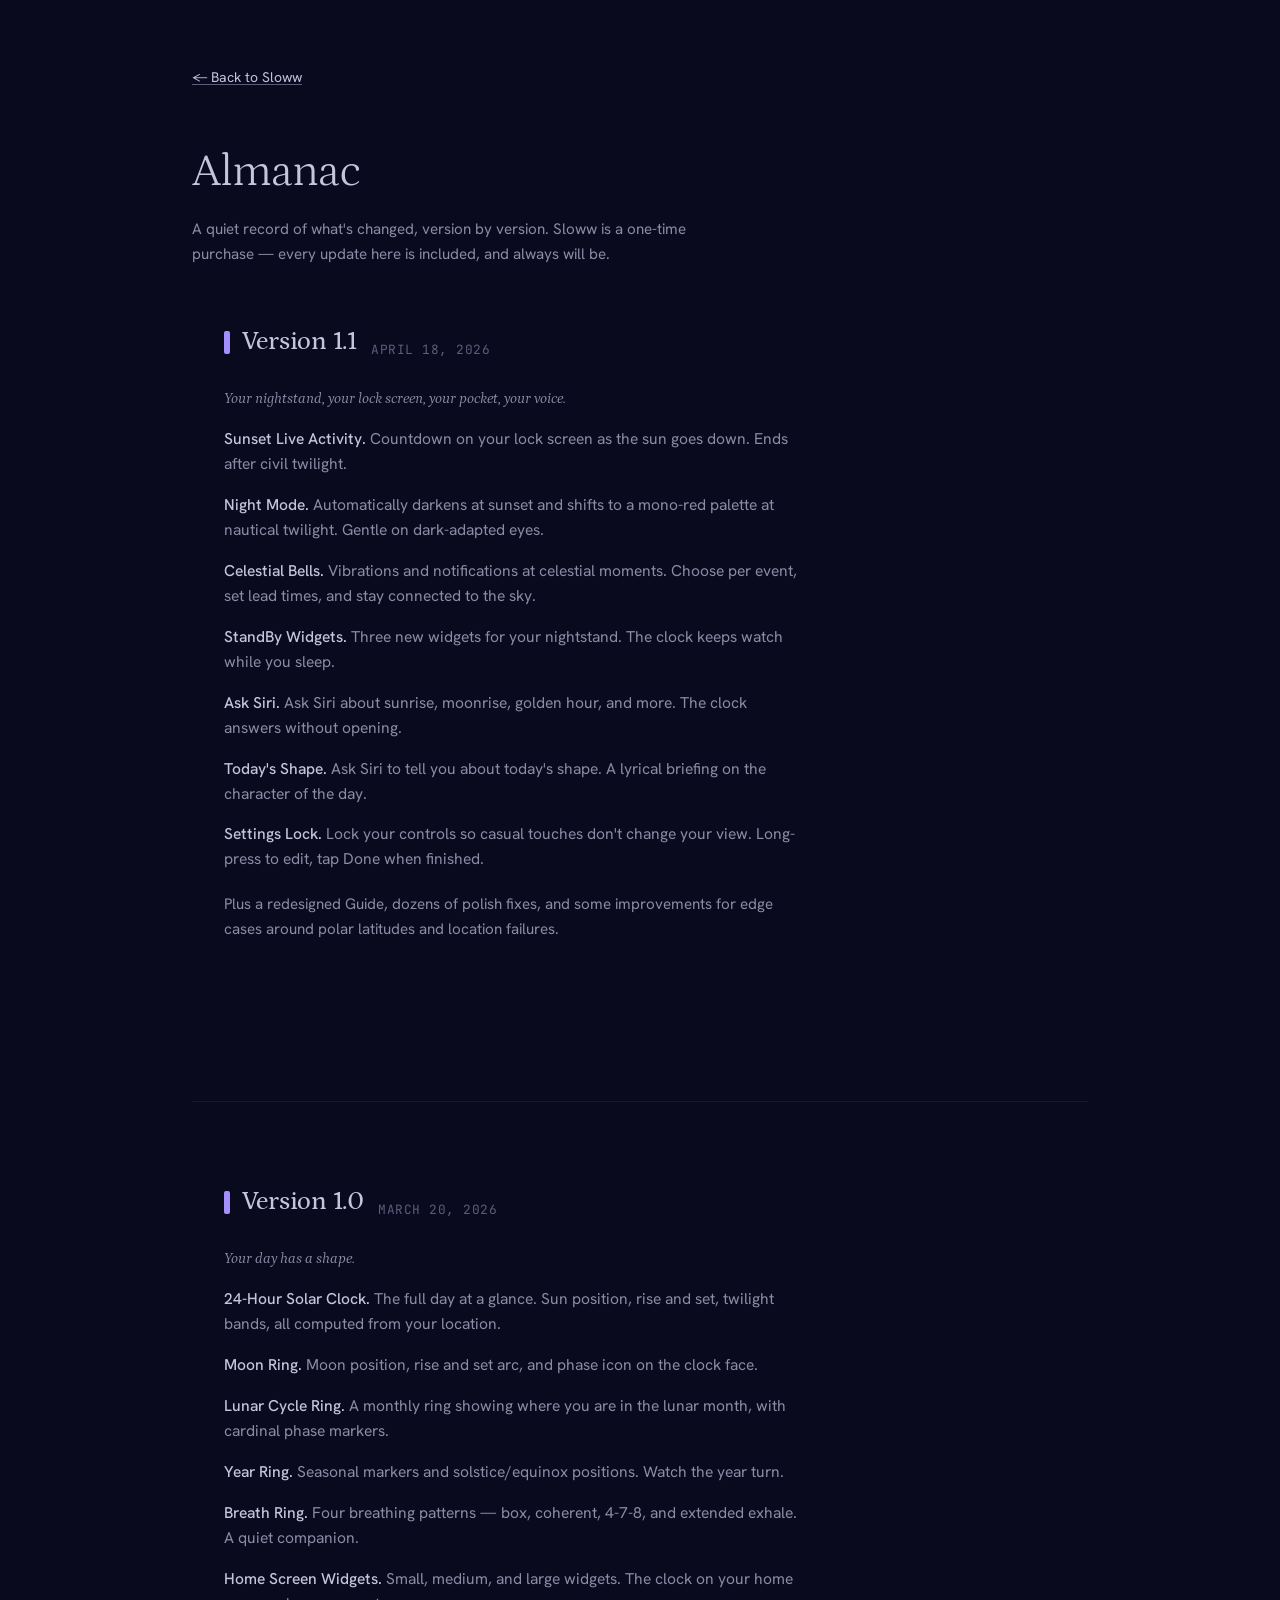
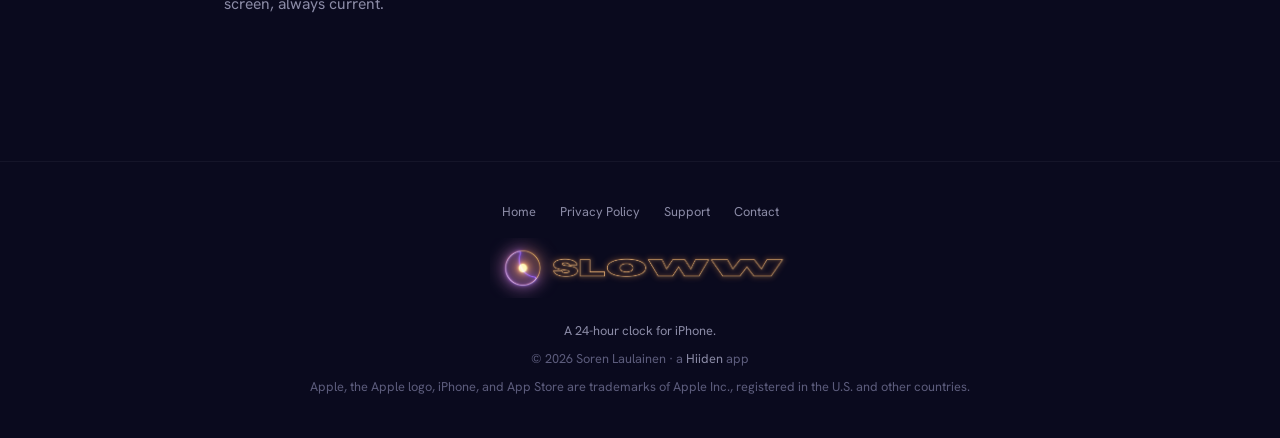
==== almanac/index.html @ d303eb4c "Add Almanac + single-source release pipeline Surface app releases on the site without writing change" ====
<!DOCTYPE html>
<html lang="en">
<head>
  <meta charset="UTF-8">
  <meta name="viewport" content="width=device-width, initial-scale=1.0">
  <title>Almanac — Sloww</title>
  <meta name="description" content="A quiet record of what's changed in Sloww, version by version.">
  <link rel="icon" href="../favicon.svg" type="image/svg+xml">
  <link rel="preconnect" href="https://fonts.googleapis.com">
  <link rel="preconnect" href="https://fonts.gstatic.com" crossorigin>
  <link href="https://fonts.googleapis.com/css2?family=Petrona:ital,wght@0,300;0,400;0,500;0,600;1,400&family=Hanken+Grotesk:wght@300;400;500;600&family=JetBrains+Mono:wght@400;500&display=swap" rel="stylesheet">
  <link rel="stylesheet" href="../css/style.css">
  <style>
    .almanac-intro { color: var(--fg-dim); font-size: 0.95rem; margin-bottom: 3.5rem; max-width: 60ch; }
    .release { padding-top: 2.5rem; margin-top: 3rem; border-top: 1px solid rgba(196, 196, 220, 0.08); }
    .release:first-of-type { margin-top: 0; padding-top: 0; border-top: none; }
    .release-head { display: flex; align-items: baseline; gap: 0.9rem; flex-wrap: wrap; }
    .release-head h2 {
      display: flex; align-items: center; gap: 0.7rem;
      font-family: var(--font-display); font-weight: 500; font-size: 1.6rem;
      letter-spacing: -0.01em; color: var(--fg);
    }
    .release-head h2::before {
      content: ""; flex-shrink: 0; width: 0.4rem; height: 1.4rem;
      border-radius: 2px; background: var(--periwinkle);
    }
    .release-date { font-family: var(--font-mono); font-size: 0.8rem; letter-spacing: 0.04em; color: var(--fg-muted); text-transform: uppercase; }
    .release-tagline { font-family: var(--font-display); font-style: italic; font-size: 1.2rem; color: var(--periwinkle); margin: 0.75rem 0 1.75rem; }
    .release-features { list-style: none; padding: 0; margin: 0; display: grid; gap: 1rem; }
    .release-features li { color: var(--fg-dim); font-size: 0.975rem; line-height: 1.6; max-width: 64ch; }
    .release-features .f-title { color: var(--fg); font-weight: 500; }
    .release-note { color: var(--fg-muted); font-size: 0.9rem; line-height: 1.6; margin-top: 1.25rem; max-width: 64ch; }
    .almanac-empty { color: var(--fg-muted); font-style: italic; }
  </style>
</head>
<body>

<div class="page">
  <a href="../index.html" class="back-link">&larr; Back to Sloww</a>

  <h1>Almanac</h1>
  <p class="almanac-intro">A quiet record of what's changed, version by version. Sloww is a one-time purchase &mdash; every update here is included, and always will be.</p>

  <div id="releases">
    <!-- RELEASES:START — generated by scripts/build_almanac.py from releases.json; do not edit by hand -->
        <section class="release">
          <div class="release-head">
            <h2>Version 1.1</h2>
            <span class="release-date">April 18, 2026</span>
          </div>
          <p class="release-tagline">Your nightstand, your lock screen, your pocket, your voice.</p>
          <ul class="release-features">
            <li><span class="f-title">Sunset Live Activity.</span> Countdown on your lock screen as the sun goes down. Ends after civil twilight.</li>
            <li><span class="f-title">Night Mode.</span> Automatically darkens at sunset and shifts to a mono-red palette at nautical twilight. Gentle on dark-adapted eyes.</li>
            <li><span class="f-title">Celestial Bells.</span> Vibrations and notifications at celestial moments. Choose per event, set lead times, and stay connected to the sky.</li>
            <li><span class="f-title">StandBy Widgets.</span> Three new widgets for your nightstand. The clock keeps watch while you sleep.</li>
            <li><span class="f-title">Ask Siri.</span> Ask Siri about sunrise, moonrise, golden hour, and more. The clock answers without opening.</li>
            <li><span class="f-title">Today's Shape.</span> Ask Siri to tell you about today's shape. A lyrical briefing on the character of the day.</li>
            <li><span class="f-title">Settings Lock.</span> Lock your controls so casual touches don't change your view. Long-press to edit, tap Done when finished.</li>
          </ul>
          <p class="release-note">Plus a redesigned Guide, dozens of polish fixes, and some improvements for edge cases around polar latitudes and location failures.</p>
        </section>
        <section class="release">
          <div class="release-head">
            <h2>Version 1.0</h2>
            <span class="release-date">March 20, 2026</span>
          </div>
          <p class="release-tagline">Your day has a shape.</p>
          <ul class="release-features">
            <li><span class="f-title">24-Hour Solar Clock.</span> The full day at a glance. Sun position, rise and set, twilight bands, all computed from your location.</li>
            <li><span class="f-title">Moon Ring.</span> Moon position, rise and set arc, and phase icon on the clock face.</li>
            <li><span class="f-title">Lunar Cycle Ring.</span> A monthly ring showing where you are in the lunar month, with cardinal phase markers.</li>
            <li><span class="f-title">Year Ring.</span> Seasonal markers and solstice/equinox positions. Watch the year turn.</li>
            <li><span class="f-title">Breath Ring.</span> Four breathing patterns — box, coherent, 4-7-8, and extended exhale. A quiet companion.</li>
            <li><span class="f-title">Home Screen Widgets.</span> Small, medium, and large widgets. The clock on your home screen, always current.</li>
          </ul>
        </section>
    <!-- RELEASES:END -->
  </div>
</div>

<footer>
  <div class="footer-links">
    <a href="../">Home</a>
    <a href="../privacy/">Privacy Policy</a>
    <a href="../support/">Support</a>
    <a href="mailto:hello@hiiden.co">Contact</a>
  </div>
  <a href="../" aria-label="Sloww home"><img src="../images/sloww-lockup.png" alt="Sloww" class="footer-logo"></a>
  <p class="footer-tagline">A 24-hour clock for iPhone.</p>
  <p>&copy; 2026 Soren Laulainen &middot; a <a href="https://hiiden.co">Hiiden</a> app</p>
  <p style="margin-top: 0.5rem;">Apple, the Apple logo, iPhone, and App Store are trademarks of Apple Inc., registered in the U.S. and other countries.</p>
</footer>

<!-- Release entries above are pre-rendered by scripts/build_almanac.py — single source: releases.json -->

</body>
</html>
---- css/style.css ----
/* ============================================================
   Sloww — Global Stylesheet
   ============================================================ */

/* ── Reset & Variables ── */
*, *::before, *::after { margin: 0; padding: 0; box-sizing: border-box; }

:root {
  --bg: #0a0a1e;
  --bg-raised: #10102a;
  --fg: #c4c4dc;
  --fg-dim: #8b8ba6;
  --fg-muted: #5c5c7c;
  --font-body: 'Hanken Grotesk', -apple-system, BlinkMacSystemFont, sans-serif;
  --font-display: 'Petrona', Georgia, 'Times New Roman', serif;
  --font-mono: 'JetBrains Mono', ui-monospace, SFMono-Regular, Menlo, monospace;
  --sun: #e2b42e;
  --gold: #FFBF7B;
  --golden: #c4362a;
  --civil: #3e5288;
  --moon: #7a5eaa;
  --periwinkle: #A48FFF;
  --breath: #5ec4b0;
  --spring: #7ee3a0;
  --summer: #e88030;
  --fall: #b83050;
  --winter: #7ec8e3;
}

html {
  scroll-behavior: smooth;
  scroll-padding-top: 88px;
  -webkit-font-smoothing: antialiased;
  -moz-osx-font-smoothing: grayscale;
  overflow-x: hidden;
}

body {
  font-family: var(--font-body);
  background: var(--bg);
  color: var(--fg);
  line-height: 1.6;
  overflow-x: hidden;
}

/* ── Display typography ── */
h1, h2, h3 {
  font-family: var(--font-display);
  font-optical-sizing: auto;
  font-weight: 400;
  letter-spacing: -0.01em;
}

/* Small eyebrow label above section headings */
.eyebrow {
  display: block;
  font-family: var(--font-display);
  font-style: italic;
  font-size: 1.15rem;
  font-weight: 400;
  letter-spacing: 0;
  text-transform: none;
  color: var(--periwinkle);
  margin-bottom: 1rem;
}


/* ── Footer (shared) ── */
footer {
  text-align: center;
  padding: 2.5rem 2rem;
  border-top: 1px solid rgba(196, 196, 220, 0.06);
  color: var(--fg-muted);
  font-size: 0.8rem;
}

footer a {
  color: var(--fg-dim);
  text-decoration: none;
}

footer a:hover { color: var(--fg); }

.footer-logo {
  height: 60px;
  width: auto;
  margin-bottom: 1rem;
}

.footer-links {
  display: flex;
  justify-content: center;
  gap: 1.5rem;
  margin-bottom: 1rem;
}

.footer-tagline {
  color: var(--fg-dim);
  margin-bottom: 0.5rem;
}

.footer-version {
  color: var(--fg-muted);
  font-family: var(--font-mono);
  font-size: 0.72rem;
  letter-spacing: 0.03em;
  margin-bottom: 1.25rem;
  min-height: 1em;
}


/* ============================================================
   Home Page (index.html)
   ============================================================ */

/* ── Hero ── */
.hero {
  min-height: 100vh;
  display: flex;
  flex-direction: column;
  align-items: center;
  justify-content: flex-start;
  padding: 3.5rem 2rem 6rem;
  position: relative;
  background:
    linear-gradient(to bottom, rgba(10, 10, 30, 0.3) 0%, rgba(10, 10, 30, 0.15) 30%, rgba(10, 10, 30, 0.5) 70%, var(--bg) 100%),
    url('../images/iStock-1199186838.jpg') center 20% / cover no-repeat;
}

.hero-lockup {
  position: relative;
  z-index: 1;
  width: min(680px, 86vw);
  height: auto;
  margin-bottom: 5rem;
}

.hero-inner {
  position: relative;
  z-index: 1;
  width: 100%;
  max-width: 1120px;
  display: grid;
  grid-template-columns: 1.05fr 0.95fr;
  align-items: center;
  gap: 3.5rem;
}

.hero-copy {
  min-width: 0;
  max-width: 520px;
  text-align: left;
}

.hero-device {
  min-width: 0;
  display: flex;
  justify-content: center;
}

.hero-device img {
  width: auto;
  max-width: 100%;
  max-height: min(82vh, 800px);
  transform: rotate(5deg);
  filter: drop-shadow(0 40px 90px rgba(0, 0, 0, 0.6));
}

.hero::before {
  content: '';
  position: absolute;
  top: 0;
  left: 50%;
  transform: translateX(-50%);
  width: 700px;
  height: 700px;
  background: radial-gradient(ellipse, rgba(10, 10, 30, 0.6) 0%, rgba(10, 10, 30, 0.3) 40%, transparent 70%);
  pointer-events: none;
}

.hero h1 {
  font-size: clamp(2.25rem, 5.5vw, 4.25rem);
  font-weight: 400;
  letter-spacing: -0.025em;
  line-height: 1.08;
  margin-bottom: 1.5rem;
  max-width: 640px;
  overflow-wrap: break-word;
  color: var(--periwinkle);
  text-shadow: 0 0 24px rgba(164, 143, 255, 0.45), 0 0 48px rgba(164, 143, 255, 0.25);
}

.hero-copy > p {
  font-size: clamp(1rem, 2vw, 1.2rem);
  color: var(--fg-dim);
  max-width: 540px;
  line-height: 1.6;
  margin-bottom: 0.75rem;
}

.hero-copy > p:last-of-type {
  margin-bottom: 2.5rem;
}

.app-store-badge {
  display: inline-block;
  position: relative;
  z-index: 1;
  transition: transform 0.2s, opacity 0.2s;
}

.app-store-badge:hover {
  filter: brightness(1.2) drop-shadow(0 0 12px rgba(94, 196, 176, 0.3));
}

.app-store-badge img {
  height: 48px;
  width: auto;
}

/* ── Hero price + social proof ── */
.hero-meta {
  margin-top: 1.15rem;
}

.hero-price {
  font-family: var(--font-mono);
  font-size: 0.78rem;
  font-weight: 500;
  letter-spacing: 0.08em;
  text-transform: uppercase;
  color: var(--fg-dim);
  margin-bottom: 0.5rem;
}

.hero-proof {
  font-family: var(--font-mono);
  font-size: 0.82rem;
  font-weight: 500;
  letter-spacing: 0.04em;
  color: var(--fg-dim);
}

.hero-stars {
  display: inline-flex;
  gap: 1px;
  vertical-align: -0.22em;
  margin-right: 0.2rem;
  color: var(--gold);
}

.hero-stars svg {
  width: 24px;
  height: 24px;
}

/* ── Section shared ── */
section {
  padding: 6rem 2rem;
}

.section-inner {
  max-width: 960px;
  margin: 0 auto;
}

/* ── Features ── */
.features {
  padding: 6rem 2rem;
}

.section-head {
  max-width: 960px;
  margin: 0 auto 3.25rem;
  text-align: center;
}

.section-head h2 {
  font-size: clamp(1.6rem, 3.2vw, 2.3rem);
  font-weight: 300;
  line-height: 1.15;
  max-width: 640px;
  margin: 0 auto;
}

.features-grid {
  display: grid;
  grid-template-columns: repeat(auto-fit, minmax(280px, 1fr));
  gap: 2rem;
  max-width: 960px;
  margin: 0 auto;
}

.feature-card {
  padding: 2.25rem;
  border-radius: 24px;
  background: linear-gradient(180deg, rgba(255, 255, 255, 0.015), rgba(255, 255, 255, 0)), var(--bg-raised);
  border: 1px solid rgba(196, 196, 220, 0.07);
  box-shadow: 0 20px 45px -28px rgba(0, 0, 0, 0.7);
  transition: transform 0.35s ease, border-color 0.35s ease, box-shadow 0.35s ease;
}

.feature-card.fade-in:hover {
  transform: scale(1.03);
  border-color: rgba(196, 196, 220, 0.13);
}

/* Keep the entry fade slow, but make the hover scale snappy both ways */
.feature-card.fade-in {
  transition: opacity 0.6s ease, transform 0.15s ease, border-color 0.15s ease, box-shadow 0.15s ease;
}

.feature-icon {
  width: 46px;
  height: 46px;
  border-radius: 14px;
  display: flex;
  align-items: center;
  justify-content: center;
  margin-bottom: 1.4rem;
  font-size: 1.25rem;
}

.feature-card h3 {
  font-size: 1.15rem;
  font-weight: 500;
  margin-bottom: 0.65rem;
}

.feature-card p {
  font-size: 0.925rem;
  color: var(--fg-dim);
  line-height: 1.6;
}

/* ── Featured (big alternating rows) ── */
.featured {
  padding: 2rem 2rem 5rem;
  border-top: 1px solid rgba(196, 196, 220, 0.06);
}

.featured-row {
  max-width: 1000px;
  margin: 0 auto;
  display: grid;
  grid-template-columns: 1fr 1fr;
  align-items: center;
  gap: 3.5rem;
  padding: 0.75rem 0;
  border-radius: 80px;
  background: radial-gradient(75% 130% at var(--from, 12% 50%), var(--wash, transparent), transparent 62%);
}

.featured-row.reverse {
  --from: 88% 50%;
}

.featured-row + .featured-row {
  border-top: 1px solid rgba(196, 196, 220, 0.05);
}

.featured-row.reverse .featured-media {
  order: 2;
}

.featured-media {
  min-width: 0;
  display: flex;
  align-items: center;
  justify-content: center;
}

.featured-media img {
  width: 100%;
  max-width: 460px;
  max-height: 540px;
  height: auto;
  object-fit: contain;
}

/* ── Breath ring (animated SVG, replaces a static image) ── */
.breath-ring {
  width: 100%;
  max-width: 460px;
  height: auto;
}

.breath-ring circle {
  fill: none;
  stroke: #1a4a3e;
  stroke-width: 2;
  transform-origin: 200px 200px;
  animation: box-breath 16s ease-in-out infinite;
  filter: drop-shadow(0 0 0 transparent);
}

@keyframes box-breath {
  0%   { stroke-width: 2;  stroke: #1a4a3e; r: 156; filter: drop-shadow(0 0 0 transparent); }
  25%  { stroke-width: 24; stroke: #50b098; r: 145; filter: drop-shadow(0 0 4px #5ec4b066); }
  50%  { stroke-width: 24; stroke: #50b098; r: 145; filter: drop-shadow(0 0 4px #5ec4b066); }
  75%  { stroke-width: 2;  stroke: #1a4a3e; r: 156; filter: drop-shadow(0 0 0 transparent); }
  100% { stroke-width: 2;  stroke: #1a4a3e; r: 156; filter: drop-shadow(0 0 0 transparent); }
}

@media (prefers-reduced-motion: reduce) {
  .breath-ring circle {
    animation: none;
    stroke: #50b098;
    stroke-width: 12;
  }
}

.featured-text {
  min-width: 0;
}

.featured-kicker {
  display: block;
  font-family: var(--font-display);
  font-style: italic;
  font-size: 1.15rem;
  font-weight: 400;
  letter-spacing: 0;
  text-transform: none;
  color: var(--accent, var(--periwinkle));
  margin-bottom: 0.9rem;
}

.featured-text h3 {
  font-size: clamp(1.5rem, 3vw, 2.1rem);
  font-weight: 400;
  line-height: 1.15;
  margin-bottom: 1rem;
}

.featured-text p {
  color: var(--fg-dim);
  font-size: 1.02rem;
  line-height: 1.6;
  max-width: 430px;
}

/* ── More features grid (unified icon treatment) ── */
.more-features {
  background: rgba(255, 255, 255, 0.032);
  border-top: 1px solid rgba(196, 196, 220, 0.08);
  border-bottom: 1px solid rgba(196, 196, 220, 0.08);
}

.more-grid .feature-icon {
  background: rgba(164, 143, 255, 0.1);
  color: #b6a6ff;
}

/* Cards ride above the lifted panel band */
.more-grid .feature-card {
  background: linear-gradient(180deg, rgba(255, 255, 255, 0.022), rgba(255, 255, 255, 0)), #181834;
}

/* ── Rings showcase ── */
.rings-section {
  padding: 4rem 2rem;
  text-align: center;
  border-top: 1px solid rgba(196, 196, 220, 0.06);
}

.rings-section h2 {
  font-size: clamp(1.8rem, 4vw, 2.6rem);
  font-weight: 300;
  margin-bottom: 1rem;
}

.rings-section > p {
  color: var(--fg-dim);
  max-width: 480px;
  margin: 0 auto 3.5rem;
  font-size: 1rem;
  line-height: 1.6;
}

.rings-list {
  display: flex;
  flex-wrap: wrap;
  justify-content: center;
  gap: 2rem;
  margin: 0 auto;
}

.ring-item {
  display: flex;
  flex-direction: column;
  align-items: center;
  gap: 0.75rem;
  width: 120px;
}

.ring-dot {
  width: 48px;
  height: 48px;
  border-radius: 50%;
  border: 2px solid;
  display: flex;
  align-items: center;
  justify-content: center;
  font-size: 1.25rem;
}

.ring-dot svg {
  height: 24px;
  width: auto;
  max-width: 28px;
}

.ring-item span {
  font-size: 0.8rem;
  color: var(--fg-dim);
  font-weight: 400;
}

/* ── Bottom CTA ── */
.bottom-cta {
  text-align: center;
  padding: 6rem 2rem 4rem;
  border-top: 1px solid rgba(196, 196, 220, 0.06);
  position: relative;
}

.bottom-cta::before {
  content: '';
  position: absolute;
  bottom: 0;
  left: 50%;
  transform: translateX(-50%);
  width: 500px;
  height: 400px;
  background: radial-gradient(ellipse, rgba(94, 196, 176, 0.06) 0%, rgba(62, 82, 136, 0.04) 50%, transparent 70%);
  pointer-events: none;
}

.bottom-cta h2 {
  font-size: clamp(1.5rem, 3vw, 2.25rem);
  font-weight: 300;
  margin-bottom: 2.25rem;
}

/* ── Pricing card ── */
.pricing-card {
  position: relative;
  z-index: 1;
  max-width: 420px;
  margin: 0 auto;
  padding: 2.75rem 2.5rem 2.5rem;
  border-radius: 24px;
  background: linear-gradient(180deg, rgba(255, 255, 255, 0.025), rgba(255, 255, 255, 0)), var(--bg-raised);
  box-shadow:
    0 30px 70px -30px rgba(0, 0, 0, 0.75),
    0 0 110px -20px rgba(255, 191, 123, 0.22);
}

/* Gold metallic trim with a slow highlight that travels along the border only */
.pricing-card::before {
  content: '';
  position: absolute;
  inset: 0;
  border-radius: inherit;
  padding: 1px;
  opacity: 0.4;
  background-image:
    linear-gradient(115deg, transparent 42%, rgba(255, 251, 232, 0.95) 50%, transparent 58%),
    linear-gradient(145deg, #ffe2b0, #ffbf7b 38%, #b9824e 62%, #ffd9a0);
  background-size: 300% 100%, 100% 100%;
  background-repeat: no-repeat;
  background-position: -120% 0, 0 0;
  -webkit-mask: linear-gradient(#fff 0 0) content-box, linear-gradient(#fff 0 0);
  -webkit-mask-composite: xor;
          mask-composite: exclude;
  pointer-events: none;
  animation: trim-shimmer 12s linear infinite;
}

@keyframes trim-shimmer {
  0%   { background-position: -120% 0, 0 0; }
  80%  { background-position: 220% 0, 0 0; }
  100% { background-position: 220% 0, 0 0; }
}

@media (prefers-reduced-motion: reduce) {
  .pricing-card::before { animation: none; background-position: 50% 0, 0 0; }
}

.price {
  display: flex;
  align-items: center;
  justify-content: center;
  gap: 0.75rem;
  margin-bottom: 1.85rem;
}

.price-cents {
  font-size: 0.5em;
  vertical-align: 0.7em;
}

.price-amount {
  font-family: var(--font-display);
  font-size: clamp(2.75rem, 7vw, 3.4rem);
  font-weight: 400;
  letter-spacing: -0.02em;
  line-height: 1;
  background: linear-gradient(135deg, #ffeec2 0%, #ffcc95 45%, #daaa7e 100%);
  -webkit-background-clip: text;
  background-clip: text;
  -webkit-text-fill-color: transparent;
  color: transparent;
}

.price-meta {
  font-family: var(--font-mono);
  font-size: 0.78rem;
  font-weight: 500;
  letter-spacing: 0.16em;
  line-height: 1.25;
  text-transform: uppercase;
  color: var(--fg-dim);
}

.price-list {
  list-style: none;
  display: grid;
  gap: 0.75rem;
  width: fit-content;
  margin: 0 auto 2.25rem;
  text-align: left;
}

.price-list li {
  display: flex;
  align-items: center;
  gap: 0.7rem;
  color: var(--fg);
  font-size: 0.95rem;
  font-weight: 300;
}

.price-list svg {
  width: 18px;
  height: 18px;
  flex-shrink: 0;
  color: var(--breath);
}

.rating {
  margin-top: 1.2rem;
  display: flex;
  align-items: center;
  justify-content: center;
  gap: 0.55rem;
}

.rating-stars {
  display: inline-flex;
  gap: 2px;
  color: var(--gold);
}

.rating-stars svg {
  width: 15px;
  height: 15px;
}

.rating-meta {
  font-family: var(--font-mono);
  font-size: 0.82rem;
  font-weight: 500;
  letter-spacing: 0.04em;
  color: var(--fg-dim);
}

.rank-badge {
  margin-top: 0.7rem;
  display: flex;
  align-items: center;
  justify-content: center;
  gap: 0.4rem;
  font-family: var(--font-mono);
  font-size: 0.72rem;
  letter-spacing: 0.06em;
  color: var(--fg-dim);
}

.rank-badge svg {
  width: 14px;
  height: 14px;
  color: var(--gold);
}

/* ── Fade-in on scroll ── */
.fade-in {
  opacity: 0;
  transform: translateY(20px);
  transition: opacity 0.6s ease, transform 0.6s ease;
}

.fade-in.visible {
  opacity: 1;
  transform: translateY(0);
}

/* ── Sticky header ── */
.site-header {
  position: fixed;
  top: 0;
  left: 0;
  right: 0;
  z-index: 100;
  display: flex;
  justify-content: center;
  padding: 0.7rem 1.5rem;
  background: rgba(10, 10, 30, 0.72);
  backdrop-filter: blur(12px);
  -webkit-backdrop-filter: blur(12px);
  border-bottom: 1px solid rgba(196, 196, 220, 0.08);
  opacity: 0;
  transform: translateY(-100%);
  transition: opacity 0.4s ease, transform 0.4s ease;
  pointer-events: none;
}

.site-header.visible {
  opacity: 1;
  transform: translateY(0);
  pointer-events: auto;
}

.site-header-inner {
  width: 100%;
  max-width: 1120px;
  display: flex;
  align-items: center;
  justify-content: space-between;
}

.site-header-brand {
  display: flex;
  align-items: center;
  gap: 0.7rem;
  text-decoration: none;
}

.site-header-icon {
  width: 48px;
  height: 48px;
  border-radius: 12px;
  display: block;
  border: 1px solid rgba(233, 231, 242, 0.28);
  box-shadow: 0 2px 10px rgba(0, 0, 0, 0.4);
}

.site-header-name {
  font-family: var(--font-display);
  font-size: 1.6rem;
  font-weight: 500;
  letter-spacing: -0.01em;
  color: #e9e7f2;
}

.site-header-nav {
  display: flex;
  gap: 2rem;
}

.site-header-nav a {
  color: rgba(233, 231, 242, 0.85);
  text-decoration: none;
  font-size: 1rem;
  font-weight: 600;
  transition: color 0.2s;
}

.site-header-nav a:hover {
  color: #fff;
}

/* ── What you'll never see ── */
.never-section {
  padding: 6rem 2rem;
  text-align: center;
  background:
    radial-gradient(ellipse 80% 60% at 50% 38%, rgba(164, 143, 255, 0.09), transparent 70%),
    #050510;
  box-shadow: inset 0 18px 42px -22px rgba(0, 0, 0, 0.9);
}

.never-section h2 {
  font-size: clamp(1.5rem, 3vw, 2rem);
  font-weight: 300;
  margin-bottom: 1rem;
}

.never-intro {
  color: var(--fg-dim);
  max-width: 480px;
  margin: 0 auto 3rem;
  font-size: 1rem;
  line-height: 1.6;
}

.never-list {
  list-style: none;
  display: grid;
  grid-template-columns: repeat(2, 1fr);
  gap: 1rem 2.5rem;
  max-width: 600px;
  margin: 0 auto;
  text-align: left;
}

.never-list li {
  display: flex;
  align-items: center;
  gap: 0.75rem;
  color: var(--fg);
  font-size: 0.95rem;
  font-weight: 300;
}

.never-list li::before {
  content: '\00d7';
  color: var(--golden);
  font-size: 1.1rem;
  line-height: 1;
  flex-shrink: 0;
}

.never-coda {
  max-width: 460px;
  margin: 3.25rem auto 0;
  color: var(--fg-dim);
  font-size: 1rem;
  line-height: 1.6;
}

/* ── FAQ ── */
.faq-section {
  padding: 6rem 2rem;
  border-top: 1px solid rgba(196, 196, 220, 0.06);
}

.faq-inner {
  max-width: 640px;
  margin: 0 auto;
}

.faq-inner h2 {
  font-size: clamp(1.5rem, 3vw, 2rem);
  font-weight: 300;
  text-align: center;
  margin-bottom: 2.5rem;
}


/* ============================================================
   Sub-pages (privacy.html, support.html)
   ============================================================ */

.page {
  max-width: 960px;
  margin: 0 auto;
  padding: 4rem 2rem 3rem;
}

.back-link {
  display: inline-block;
  color: var(--fg-dim);
  text-decoration: none;
  font-size: 0.875rem;
  margin-bottom: 3rem;
  transition: color 0.2s;
}

.back-link:hover { color: var(--fg); }

.page h1 {
  font-size: clamp(2.25rem, 5vw, 2.85rem);
  font-weight: 300;
  letter-spacing: -0.02em;
  margin-bottom: 0.5rem;
}

.page p {
  color: var(--fg-dim);
  margin-bottom: 1rem;
  font-size: 0.95rem;
}

.page a {
  color: var(--fg);
  text-decoration: underline;
  text-decoration-color: var(--fg-muted);
  text-underline-offset: 2px;
  transition: text-decoration-color 0.2s;
}

.page a:hover {
  text-decoration-color: var(--fg);
}


/* ── Privacy page ── */

.effective-date {
  color: var(--fg-muted);
  font-size: 0.85rem;
  margin-bottom: 3rem;
}

.page h2 {
  font-size: 1.1rem;
  font-weight: 500;
  margin-top: 2.5rem;
  margin-bottom: 0.75rem;
}

.highlight {
  color: var(--fg);
  font-weight: 400;
}

.summary-card {
  background: var(--bg-raised);
  border: 1px solid rgba(196, 196, 220, 0.06);
  border-radius: 16px;
  padding: 1.75rem;
  margin-bottom: 2.5rem;
}

.summary-card p {
  color: var(--fg);
  font-size: 1rem;
  margin-bottom: 0;
}


/* ── Support page ── */

.subtitle {
  color: var(--fg-muted);
  font-size: 0.95rem;
  margin-bottom: 3rem;
}

.page-support h2 {
  display: flex;
  align-items: center;
  gap: 0.7rem;
  font-size: 1.5rem;
  font-weight: 500;
  letter-spacing: -0.02em;
  color: var(--fg);
  margin-top: 4.5rem;
  margin-bottom: 1.25rem;
  padding-top: 2.5rem;
  border-top: 1px solid rgba(196, 196, 220, 0.1);
}

.page-support h2::before {
  content: "";
  flex-shrink: 0;
  width: 0.4rem;
  height: 1.4rem;
  border-radius: 2px;
  background: var(--periwinkle);
}

.page-support h2:first-of-type {
  margin-top: 0;
  padding-top: 0;
  border-top: none;
}

h3.faq-group {
  font-family: var(--font-body);
  font-size: 0.75rem;
  font-weight: 600;
  text-transform: uppercase;
  letter-spacing: 0.08em;
  color: var(--fg-muted);
  margin-top: 2rem;
  margin-bottom: 0.5rem;
}

h3.faq-group:first-of-type {
  margin-top: 0.5rem;
}

/* FAQ accordion */
details {
  border-bottom: 1px solid rgba(196, 196, 220, 0.06);
}

details:first-of-type {
  border-top: 1px solid rgba(196, 196, 220, 0.06);
}

summary {
  cursor: pointer;
  padding: 1rem 0;
  font-size: 0.95rem;
  font-weight: 400;
  color: var(--fg);
  list-style: none;
  display: flex;
  justify-content: space-between;
  align-items: center;
}

summary::-webkit-details-marker { display: none; }

summary::after {
  content: '+';
  color: var(--gold);
  font-size: 1.2rem;
  font-weight: 300;
  transition: transform 0.2s;
}

details[open] summary::after {
  content: '\2212';
  color: var(--gold);
}

details p {
  padding-bottom: 1rem;
  color: var(--fg-dim);
}

/* Home & support FAQ: larger serif questions + chevron markers (overrides the global +/-) */
.faq-section summary,
.page-support summary {
  font-family: var(--font-display);
  font-optical-sizing: auto;
  font-size: 1.235rem;
  transition: color 0.2s ease;
}

.faq-section summary:hover,
.page-support summary:hover {
  color: var(--gold);
}

.faq-section summary::after,
.page-support summary::after {
  content: '';
  width: 0.55rem;
  height: 0.55rem;
  border-right: 2px solid var(--gold);
  border-bottom: 2px solid var(--gold);
  transform: translateY(-2px) rotate(45deg);
  transition: transform 0.25s ease;
}

.faq-section details[open] summary::after,
.page-support details[open] summary::after {
  content: '';
  transform: translateY(2px) rotate(225deg);
}

/* Guide preview */
.guide-preview {
  margin: 1.5rem 0;
  display: flex;
  gap: 1rem;
  justify-content: center;
}

.guide-preview img {
  max-width: 280px;
  width: calc(50% - 0.5rem);
  border-radius: 16px;
  border: 1px solid rgba(196, 196, 220, 0.06);
  object-fit: cover;
}

/* Guide topics */
.guide-section {
  margin-top: 2.5rem;
}

.guide-section h3 {
  font-family: var(--font-body);
  font-size: 0.85rem;
  font-weight: 500;
  text-transform: uppercase;
  letter-spacing: 0.06em;
  color: var(--fg-muted);
  margin-bottom: 0.75rem;
}

.guide-topics {
  display: flex;
  flex-wrap: wrap;
  gap: 0.5rem;
}

.guide-topic {
  display: inline-block;
  padding: 0.4rem 0.85rem;
  background: var(--bg-raised);
  border: 1px solid rgba(196, 196, 220, 0.06);
  border-radius: 100px;
  font-size: 0.85rem;
  color: var(--fg-dim);
}

/* Contact card */
.contact-card {
  background: var(--bg-raised);
  border: 1px solid rgba(196, 196, 220, 0.06);
  border-radius: 16px;
  padding: 1.75rem;
  margin-top: 2.5rem;
}

.contact-card p {
  margin-bottom: 0.5rem;
}

.contact-card p:last-child {
  margin-bottom: 0;
}

.contact-card a {
  color: var(--fg);
}


/* ============================================================
   Responsive
   ============================================================ */

@media (max-width: 900px) {
  .hero { padding: 7rem 1.5rem 4rem; }
  .hero-inner {
    grid-template-columns: 1fr;
    gap: 2.5rem;
    max-width: 460px;
  }
  .hero-copy { text-align: center; }
  .hero h1 { margin-left: auto; margin-right: auto; }
  .hero-copy > p { margin-left: auto; margin-right: auto; }
  .hero-device img { width: 280px; max-width: 100%; height: auto; max-height: none; }
}

/* Below the width where all five rings fit one row: force 3-over-2 (Year & Breath wrap together) */
@media (max-width: 807px) {
  .rings-list { max-width: 440px; }
}

@media (max-width: 768px) {
  .site-header-nav { display: none; }
  .featured-row {
    grid-template-columns: 1fr;
    gap: 2rem;
    padding: 3rem 0;
    text-align: center;
  }
  .featured-media,
  .featured-row.reverse .featured-media { order: -1; }
  .featured-text p { max-width: 100%; }
  .featured-media img { max-width: 300px; }
}

@media (max-width: 640px) {
  .hero { padding: 6rem 1.5rem 3rem; }
  .hero h1 { font-size: clamp(2rem, 8.5vw, 2.75rem); }
  .features-grid { grid-template-columns: 1fr; gap: 1rem; }
  .feature-card { padding: 1.5rem; }
  .rings-list { gap: 1.25rem; }
  .ring-item { width: 100px; }
  .never-list { grid-template-columns: 1fr; gap: 0.85rem; max-width: 320px; }
  .page { padding: 3rem 1.5rem 2rem; }
}
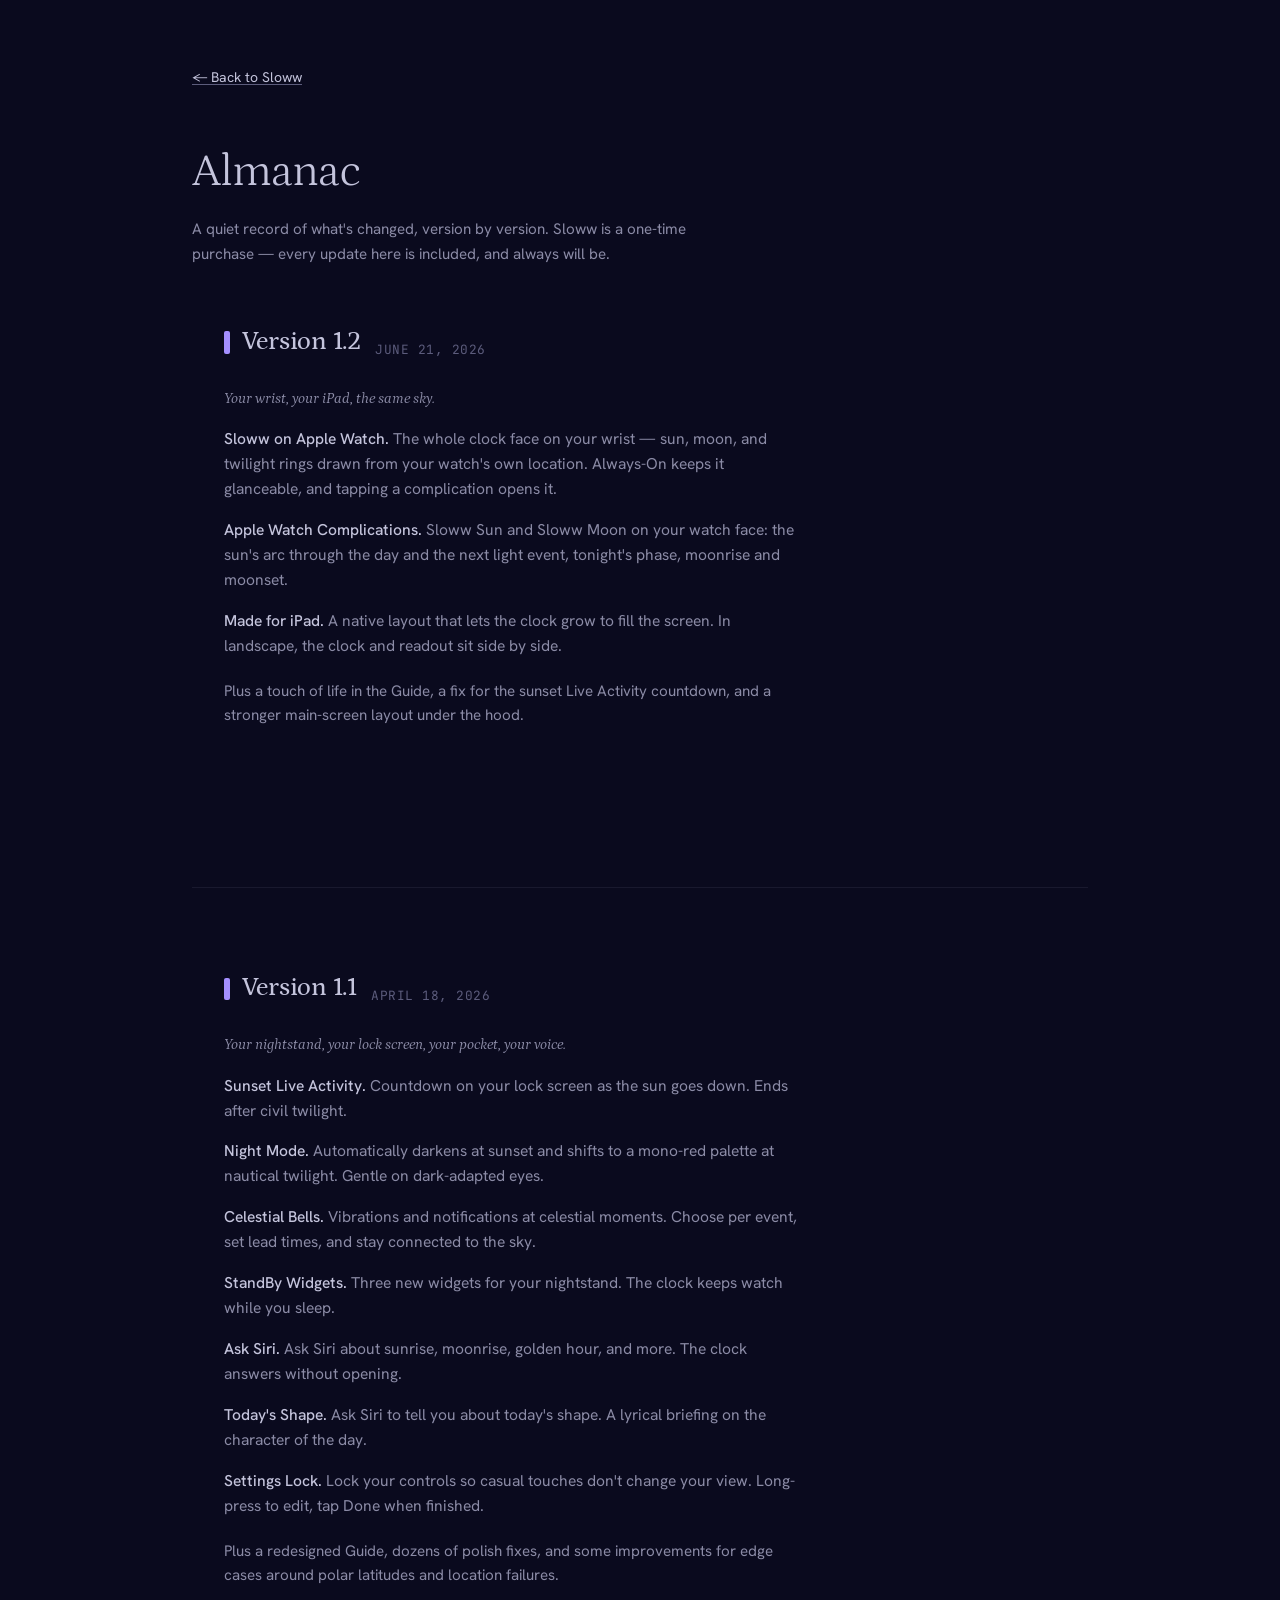
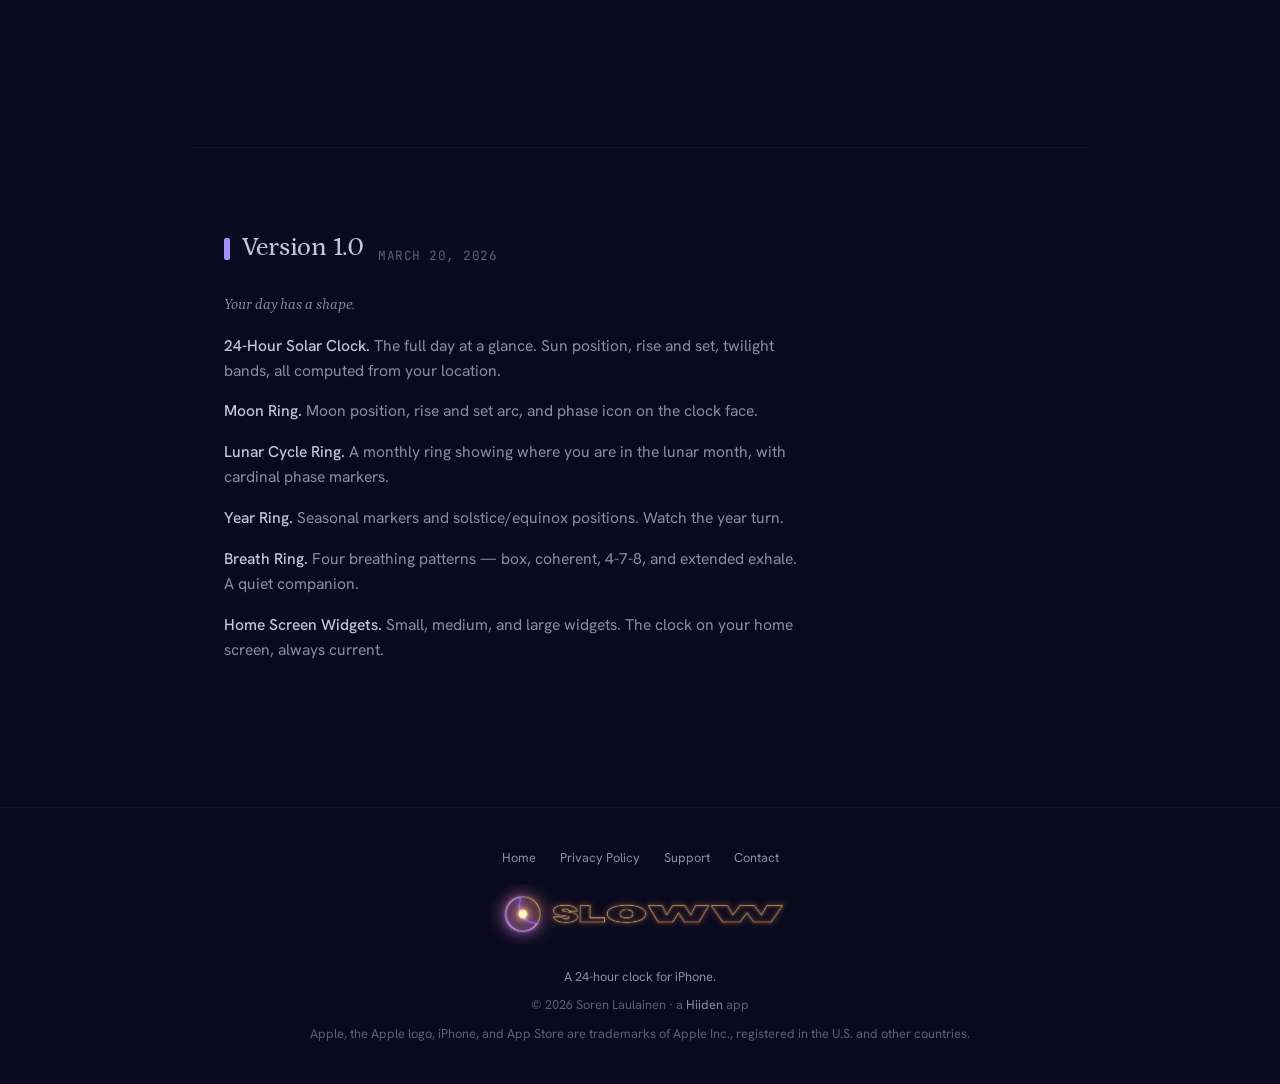
==== commit 4107c3c0: "Almanac: add v1.2 release; hero: add 'Now on Apple Watch & iPad' badge Add the v1.2 entry (On Every " ====
--- a/almanac/index.html
+++ b/almanac/index.html
@@ -43,6 +43,19 @@
 
   <div id="releases">
     <!-- RELEASES:START — generated by scripts/build_almanac.py from releases.json; do not edit by hand -->
+        <section class="release">
+          <div class="release-head">
+            <h2>Version 1.2</h2>
+            <span class="release-date">June 21, 2026</span>
+          </div>
+          <p class="release-tagline">Your wrist, your iPad, the same sky.</p>
+          <ul class="release-features">
+            <li><span class="f-title">Sloww on Apple Watch.</span> The whole clock face on your wrist — sun, moon, and twilight rings drawn from your watch's own location. Always-On keeps it glanceable, and tapping a complication opens it.</li>
+            <li><span class="f-title">Apple Watch Complications.</span> Sloww Sun and Sloww Moon on your watch face: the sun's arc through the day and the next light event, tonight's phase, moonrise and moonset.</li>
+            <li><span class="f-title">Made for iPad.</span> A native layout that lets the clock grow to fill the screen. In landscape, the clock and readout sit side by side.</li>
+          </ul>
+          <p class="release-note">Plus a touch of life in the Guide, a fix for the sunset Live Activity countdown, and a stronger main-screen layout under the hood.</p>
+        </section>
         <section class="release">
           <div class="release-head">
             <h2>Version 1.1</h2>
--- a/css/style.css
+++ b/css/style.css
@@ -140,6 +140,7 @@
   z-index: 1;
   width: 100%;
   max-width: 1120px;
+  container-type: inline-size;
   display: grid;
   grid-template-columns: 1.05fr 0.95fr;
   align-items: center;
@@ -155,14 +156,15 @@
 .hero-device {
   min-width: 0;
   display: flex;
-  justify-content: center;
+  align-items: center;
+  justify-content: flex-end;
 }
 
 .hero-device img {
   width: auto;
-  max-width: 100%;
-  max-height: min(82vh, 800px);
-  transform: rotate(5deg);
+  height: clamp(360px, 46cqw, 520px);
+  max-width: none;
+  transform: translate(6rem, 4.5rem);
   filter: drop-shadow(0 40px 90px rgba(0, 0, 0, 0.6));
 }
 
@@ -190,6 +192,40 @@
   text-shadow: 0 0 24px rgba(164, 143, 255, 0.45), 0 0 48px rgba(164, 143, 255, 0.25);
 }
 
+/* The payoff line blooms brighter than the setup — lighter periwinkle + warmer glow */
+.hero-badge {
+  display: inline-flex;
+  align-items: center;
+  gap: 0.5rem;
+  margin-bottom: 1.3rem;
+  padding: 0.34rem 0.85rem;
+  font-family: var(--font-mono);
+  font-size: 0.72rem;
+  letter-spacing: 0.08em;
+  text-transform: uppercase;
+  color: #ffcc95;
+  background: rgba(255, 191, 123, 0.10);
+  border: 1px solid rgba(255, 191, 123, 0.35);
+  border-radius: 999px;
+}
+
+.hero-badge::before {
+  content: "";
+  width: 6px;
+  height: 6px;
+  border-radius: 50%;
+  background: var(--gold);
+  box-shadow: 0 0 8px rgba(255, 191, 123, 0.85);
+}
+
+.h1-accent {
+  color: #cfc3ff;
+  text-shadow:
+    0 0 18px rgba(176, 158, 255, 0.85),
+    0 0 40px rgba(176, 158, 255, 0.60),
+    0 0 80px rgba(164, 143, 255, 0.35);
+}
+
 .hero-copy > p {
   font-size: clamp(1rem, 2vw, 1.2rem);
   color: var(--fg-dim);
@@ -216,42 +252,6 @@
 .app-store-badge img {
   height: 48px;
   width: auto;
-}
-
-/* ── Hero price + social proof ── */
-.hero-meta {
-  margin-top: 1.15rem;
-}
-
-.hero-price {
-  font-family: var(--font-mono);
-  font-size: 0.78rem;
-  font-weight: 500;
-  letter-spacing: 0.08em;
-  text-transform: uppercase;
-  color: var(--fg-dim);
-  margin-bottom: 0.5rem;
-}
-
-.hero-proof {
-  font-family: var(--font-mono);
-  font-size: 0.82rem;
-  font-weight: 500;
-  letter-spacing: 0.04em;
-  color: var(--fg-dim);
-}
-
-.hero-stars {
-  display: inline-flex;
-  gap: 1px;
-  vertical-align: -0.22em;
-  margin-right: 0.2rem;
-  color: var(--gold);
-}
-
-.hero-stars svg {
-  width: 24px;
-  height: 24px;
 }
 
 /* ── Section shared ── */
@@ -549,6 +549,30 @@
   z-index: 1;
   max-width: 420px;
   margin: 0 auto;
+}
+
+/* Compact variant duplicated into the hero: ~80% scale, centered badge, no social proof */
+.hero-copy .pricing-card {
+  margin: 2.25rem 0 0;
+  max-width: 380px;
+  padding: 1.85rem 2rem 1.95rem;
+  text-align: center;
+}
+
+.hero-copy .pricing-card .price {
+  margin-bottom: 1.1rem;
+}
+
+.hero-copy .pricing-card .price-list {
+  gap: 0.5rem;
+  margin-bottom: 1.4rem;
+}
+
+.hero-copy .pricing-card .app-store-badge img {
+  height: 57.6px; /* +20% from the base 48px */
+}
+
+.pricing-card {
   padding: 2.75rem 2.5rem 2.5rem;
   border-radius: 24px;
   background: linear-gradient(180deg, rgba(255, 255, 255, 0.025), rgba(255, 255, 255, 0)), var(--bg-raised);
@@ -1148,7 +1172,8 @@
   .hero-copy { text-align: center; }
   .hero h1 { margin-left: auto; margin-right: auto; }
   .hero-copy > p { margin-left: auto; margin-right: auto; }
-  .hero-device img { width: 280px; max-width: 100%; height: auto; max-height: none; }
+  .hero-device { justify-content: center; order: -1; }
+  .hero-device img { width: 100%; max-width: 100%; height: auto; max-height: none; transform: none; }
 }
 
 /* Below the width where all five rings fit one row: force 3-over-2 (Year & Breath wrap together) */
